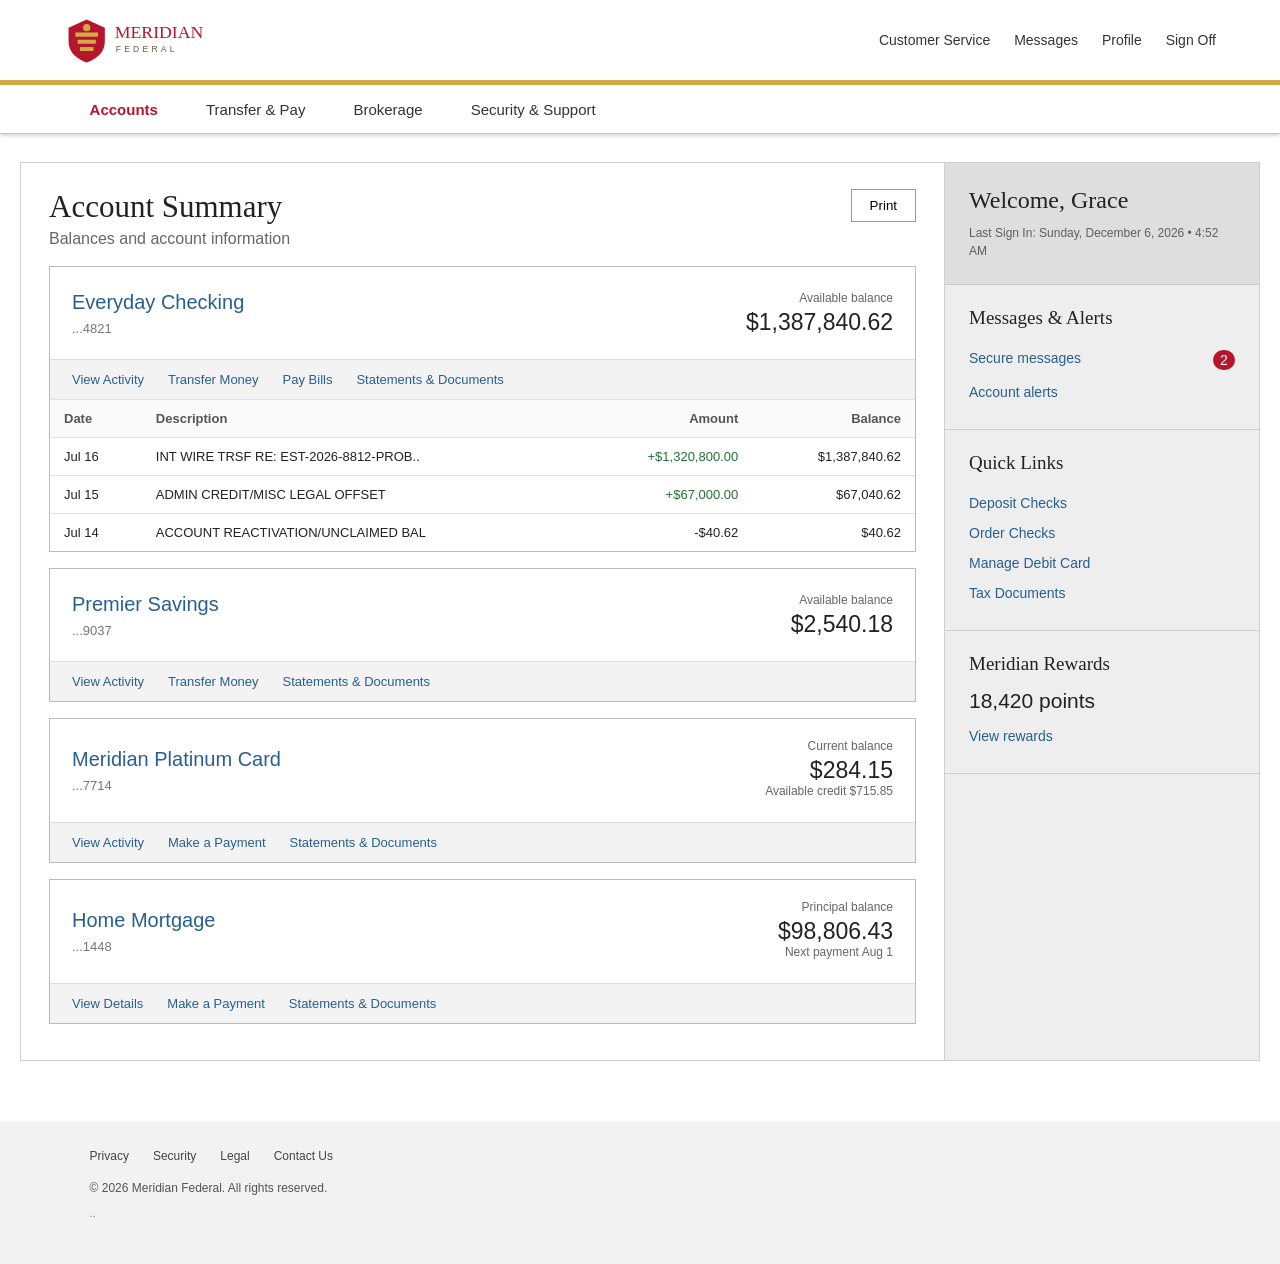
==== dashboard.html @ 5a391bcf "Add files via upload" ====
<!DOCTYPE html>
<html lang="en">
<head>
  <meta charset="UTF-8" />
  <meta name="viewport" content="width=device-width, initial-scale=1.0" />
  <title>Meridian Federal | Account Summary</title>
  <link rel="stylesheet" href="styles.css" />
</head>
<body class="dashboard-page">
  <header class="site-header dashboard-header">
    <div class="topbar">
      <a class="brand" href="dashboard.html"><img src="assets/logo.svg" alt="Meridian Federal" /></a>
      <nav class="utility-nav">
        <a href="#">Customer Service</a>
        <a href="#">Messages</a>
        <a href="#">Profile</a>
        <a href="index.html" id="signOff">Sign Off</a>
      </nav>
    </div>
    <div class="gold-line"></div>
    <nav class="main-nav dashboard-nav">
      <a class="active" href="#">Accounts</a>
      <a href="transfer-pay.html">Transfer & Pay</a>
      <a href="#">Brokerage</a>
      <a href="#">Security & Support</a>
    </nav>
  </header>

  <main class="dashboard-shell">
    <section class="dashboard-main">
      <div class="page-title-row">
        <div>
          <h1>Account Summary</h1>
          <p>Balances and account information</p>
        </div>
        <button class="print-btn" type="button">Print</button>
      </div>

      <article class="account-card expanded">
        <div class="account-head">
          <div>
            <h2>Everyday Checking</h2>
            <p>...4821</p>
          </div>
          <div class="balance-block">
            <span>Available balance</span>
            <strong>$1,387,840.62</strong>
          </div>
        </div>
        <div class="account-actions">
          <a href="#">View Activity</a>
          <a href="transfer-pay.html?tab=transfer">Transfer Money</a>
          <a href="transfer-pay.html?tab=pay">Pay Bills</a>
          <a href="#">Statements & Documents</a>
        </div>
        <div class="activity-table-wrap">
          <table class="activity-table">
            <thead>
              <tr><th>Date</th><th>Description</th><th>Amount</th><th>Balance</th></tr>
            </thead>
            <tbody>
              <tr><td>Jul 16</td><td>INT WIRE TRSF RE: EST-2026-8812-PROB..</td><td class="positive">+$1,320,800.00</td><td>$1,387,840.62</td></tr>
              <tr><td>Jul 15</td><td>ADMIN CREDIT/MISC LEGAL OFFSET</td><td class="positive">+$67,000.00</td><td>$67,040.62</td></tr>
              <tr><td>Jul 14</td><td>ACCOUNT REACTIVATION/UNCLAIMED BAL</td><td>-$40.62</td><td>$40.62</td></tr>
            </tbody>
          </table>
        </div>
      </article>

      <article class="account-card">
        <div class="account-head">
          <div><h2>Premier Savings</h2><p>...9037</p></div>
          <div class="balance-block"><span>Available balance</span><strong>$2,540.18</strong></div>
        </div>
        <div class="account-actions"><a href="#">View Activity</a><a href="transfer-pay.html?tab=transfer">Transfer Money</a><a href="#">Statements & Documents</a></div>
      </article>

      <article class="account-card">
        <div class="account-head">
          <div><h2>Meridian Platinum Card</h2><p>...7714</p></div>
          <div class="balance-block"><span>Current balance</span><strong>$284.15</strong><small>Available credit $715.85</small></div>
        </div>
        <div class="account-actions"><a href="#">View Activity</a><a href="transfer-pay.html?tab=pay">Make a Payment</a><a href="#">Statements & Documents</a></div>
      </article>

      <article class="account-card">
        <div class="account-head">
          <div><h2>Home Mortgage</h2><p>...1448</p></div>
          <div class="balance-block"><span>Principal balance</span><strong>$98,806.43</strong><small>Next payment Aug 1</small></div>
        </div>
        <div class="account-actions"><a href="#">View Details</a><a href="transfer-pay.html?tab=pay">Make a Payment</a><a href="#">Statements & Documents</a></div>
      </article>
    </section>

    <aside class="profile-panel">
      <div class="welcome-box">
        <h2>Welcome, Grace</h2>
        <p id="lastSignOn">Last Sign In</p>
      </div>
      <div class="side-section">
        <h3>Messages & Alerts</h3>
        <a href="#">Secure messages <span>2</span></a>
        <a href="#">Account alerts</a>
      </div>
      <div class="side-section">
        <h3>Quick Links</h3>
        <a href="#">Deposit Checks</a>
        <a href="#">Order Checks</a>
        <a href="#">Manage Debit Card</a>
        <a href="#">Tax Documents</a>
      </div>
      <div class="side-section rewards">
        <h3>Meridian Rewards</h3>
        <strong>18,420 points</strong>
        <a href="#">View rewards</a>
      </div>
    </aside>
  </main>

  <footer class="site-footer dashboard-footer">
    <div class="footer-links">
      <a href="#">Privacy</a><a href="#">Security</a><a href="#">Legal</a><a href="#">Contact Us</a>
    </div>
    <p>© 2026 Meridian Federal. All rights reserved.</p>
    <p class="fictional-note">..</p>
  </footer>

  <script src="script.js"></script>
</body>
</html>
---- styles.css ----
:root {
  --red: #b5162d;
  --deep-red: #8e1023;
  --gold: #d5aa46;
  --ink: #222;
  --muted: #666;
  --line: #d9d9d9;
  --panel: #f3f3f3;
}
* { box-sizing: border-box; }
html, body { margin: 0; min-height: 100%; font-family: Arial, Helvetica, sans-serif; color: var(--ink); }
a { color: #285f8f; text-decoration: none; }
a:hover { text-decoration: underline; }
.site-header { background: #fff; box-shadow: 0 1px 5px rgba(0,0,0,.22); position: relative; z-index: 3; }
.topbar { min-height: 80px; display: flex; align-items: center; justify-content: space-between; padding: 0 5vw; }
.brand img { width: 245px; display: block; }
.utility-nav { display: flex; align-items: center; gap: 24px; font-size: 14px; }
.utility-nav a { color: #333; }
.search-box { display: flex; border: 1px solid #999; height: 34px; background: #fff; }
.search-box input { border: 0; width: 150px; padding: 0 10px; outline: none; }
.search-box button { width: 38px; border: 0; background: #f3f3f3; cursor: pointer; font-size: 19px; }
.gold-line { height: 5px; background: var(--gold); }
.main-nav { height: 49px; display: flex; justify-content: center; align-items: center; gap: 58px; border-bottom: 1px solid #c8c8c8; }
.main-nav a { color: #333; font-size: 15px; }
.hero-login { min-height: 590px; background: url('assets/hero.svg') center/cover no-repeat; display: flex; align-items: center; padding: 42px 0 42px 12vw; }
.login-card { width: 390px; background: rgba(255,255,255,.97); padding: 34px 38px 30px; box-shadow: 0 4px 18px rgba(0,0,0,.34); }
.login-card h1 { margin: 0; font-family: Georgia, 'Times New Roman', serif; font-size: 34px; font-weight: normal; }
.subtitle { margin: 6px 0 24px; color: #555; }
.login-card label:not(.remember-row) { display: block; margin: 15px 0 7px; font-size: 14px; color: #3f3f3f; }
.login-card input[type='text'], .login-card input[type='password'] { width: 100%; height: 48px; border: 1px solid #888; border-radius: 2px; padding: 0 13px; font-size: 17px; }
.password-wrap { position: relative; }
.password-wrap input { padding-right: 68px !important; }
.show-btn { position: absolute; right: 1px; top: 1px; height: 46px; width: 62px; border: 0; background: #f2f2f2; color: #285f8f; cursor: pointer; }
.remember-row { display: flex; gap: 9px; align-items: center; margin: 16px 0; font-size: 14px; }
.primary-btn { width: 100%; height: 46px; border: 0; background: var(--red); color: white; font-size: 17px; font-weight: bold; cursor: pointer; }
.primary-btn:hover { background: var(--deep-red); }
.login-error { min-height: 20px; color: #b00020; font-size: 13px; margin: 0 0 8px; }
.login-links { display: flex; justify-content: space-between; margin-top: 20px; font-size: 13px; }
.help-strip { display: grid; grid-template-columns: 1fr 1fr; max-width: 1120px; margin: 0 auto; padding: 32px 24px; border-bottom: 1px solid #d0d0d0; }
.help-strip > div { padding: 5px 45px; }
.help-strip > div + div { border-left: 1px solid #ccc; }
.help-strip h2 { margin: 0 0 10px; font: normal 22px Georgia, serif; }
.site-footer { background: #f2f2f2; padding: 28px 5vw 34px; text-align: center; color: #555; font-size: 12px; }
.footer-links { display: flex; flex-wrap: wrap; justify-content: center; gap: 24px; margin-bottom: 18px; }
.footer-links a { color: #444; }
.fictional-note { margin-top: 8px; font-size: 11px; color: #777; }

.dashboard-page { background: #fff; }
.dashboard-nav { justify-content: flex-start; padding-left: 7vw; gap: 48px; }
.dashboard-nav a.active { color: var(--red); font-weight: bold; }
.dashboard-shell { display: grid; grid-template-columns: minmax(0,1fr) 315px; max-width: 1240px; margin: 28px auto 60px; border: 1px solid #cfcfcf; }
.dashboard-main { padding: 26px 28px 36px; }
.page-title-row { display: flex; justify-content: space-between; align-items: flex-start; margin-bottom: 18px; }
.page-title-row h1 { margin: 0 0 5px; font: normal 31px Georgia, serif; }
.page-title-row p { margin: 0; color: #666; }
.print-btn { background: #fff; border: 1px solid #999; padding: 8px 18px; cursor: pointer; }
.account-card { border: 1px solid #bbb; margin-top: 16px; background: white; }
.account-head { min-height: 92px; display: flex; justify-content: space-between; align-items: center; padding: 20px 22px; }
.account-head h2 { margin: 0 0 7px; font-size: 20px; color: #285f8f; font-weight: normal; }
.account-head p { margin: 0; color: #777; font-size: 13px; }
.balance-block { text-align: right; }
.balance-block span, .balance-block small { display: block; color: #666; font-size: 12px; margin-bottom: 4px; }
.balance-block strong { display: block; font-size: 23px; font-weight: normal; }
.account-actions { display: flex; gap: 24px; padding: 12px 22px; background: #f3f3f3; border-top: 1px solid #ddd; font-size: 13px; flex-wrap: wrap; }
.activity-table-wrap { overflow-x: auto; }
.activity-table { width: 100%; border-collapse: collapse; font-size: 13px; }
.activity-table th, .activity-table td { padding: 11px 14px; border-top: 1px solid #e1e1e1; text-align: left; }
.activity-table th { background: #fafafa; color: #555; }
.activity-table th:nth-child(3), .activity-table th:nth-child(4), .activity-table td:nth-child(3), .activity-table td:nth-child(4) { text-align: right; }
.positive { color: #237232; }
.profile-panel { background: #eeeeee; border-left: 1px solid #cfcfcf; }
.welcome-box { background: #dedede; padding: 24px; border-bottom: 1px solid #c7c7c7; }
.welcome-box h2 { margin: 0 0 10px; font: normal 24px Georgia, serif; }
.welcome-box p { margin: 0; font-size: 12px; color: #5f5f5f; line-height: 1.5; }
.side-section { padding: 22px 24px; border-bottom: 1px solid #cfcfcf; }
.side-section h3 { margin: 0 0 14px; font: normal 19px Georgia, serif; }
.side-section a { display: flex; justify-content: space-between; padding: 7px 0; font-size: 14px; }
.side-section a span { background: var(--red); color: white; border-radius: 12px; min-width: 22px; text-align: center; padding: 2px 6px; }
.rewards strong { display: block; font-size: 21px; margin-bottom: 8px; font-weight: normal; }
.dashboard-footer { text-align: left; padding-left: 7vw; }
.dashboard-footer .footer-links { justify-content: flex-start; }

@media (max-width: 900px) {
  .topbar { padding: 14px 18px; flex-direction: column; gap: 14px; }
  .utility-nav { flex-wrap: wrap; justify-content: center; gap: 12px 18px; }
  .main-nav { overflow-x: auto; justify-content: flex-start; padding: 0 18px; gap: 28px; white-space: nowrap; }
  .hero-login { padding: 35px 18px; justify-content: center; }
  .login-card { width: min(100%, 390px); }
  .dashboard-shell { grid-template-columns: 1fr; margin: 18px; }
  .profile-panel { border-left: 0; border-top: 1px solid #cfcfcf; }
}
@media (max-width: 560px) {
  .brand img { width: 210px; }
  .search-box { width: 100%; }
  .search-box input { flex: 1; width: auto; }
  .help-strip { grid-template-columns: 1fr; }
  .help-strip > div { padding: 18px 5px; }
  .help-strip > div + div { border-left: 0; border-top: 1px solid #ccc; }
  .login-links { flex-direction: column; gap: 10px; }
  .dashboard-main { padding: 20px 14px; }
  .account-head { align-items: flex-start; gap: 18px; }
  .balance-block strong { font-size: 20px; }
}


/* Transfer & Pay */
.transfer-shell { min-height: 620px; }
.transfer-tabs { display: flex; border-bottom: 1px solid #bbb; margin: 4px 0 24px; gap: 0; }
.transfer-tab { border: 0; border-bottom: 3px solid transparent; background: #f3f3f3; padding: 13px 22px; color: #333; font-size: 14px; cursor: pointer; }
.transfer-tab.active { background: #fff; color: var(--red); border-bottom-color: var(--red); font-weight: bold; }
.transfer-panel { display: none; }
.transfer-panel.active { display: block; }
.transfer-panel h2 { margin: 0 0 5px; font: normal 24px Georgia, serif; }
.panel-intro { margin: 0 0 22px; color: #666; font-size: 14px; }
.transfer-form-grid { display: grid; grid-template-columns: 1fr 1fr; gap: 20px 24px; max-width: 760px; }
.transfer-form-grid label { display: flex; flex-direction: column; gap: 7px; font-size: 13px; color: #444; }
.transfer-form-grid select, .transfer-form-grid input { width: 100%; height: 42px; border: 1px solid #999; background: #fff; padding: 0 11px; font: inherit; color: #222; }
.transfer-form-grid .full-row { grid-column: 1 / -1; }
.money-input { display: flex; align-items: center; border: 1px solid #999; background: #fff; height: 42px; }
.money-input span { padding-left: 11px; color: #555; }
.money-input input { border: 0; height: 40px; outline: none; }
.restriction-message { display: none; max-width: 760px; margin-top: 22px; padding: 14px 16px; border: 1px solid #b5162d; background: #fff4f5; color: #7e0e20; font-size: 14px; line-height: 1.45; }
.restriction-message.show { display: block; }
.form-actions { display: flex; align-items: center; gap: 22px; margin-top: 22px; }
.transfer-primary { width: auto; min-width: 130px; padding: 0 24px; }
@media (max-width: 650px) { .transfer-form-grid { grid-template-columns: 1fr; } .transfer-form-grid .full-row { grid-column: auto; } .transfer-tabs { flex-direction: column; } }
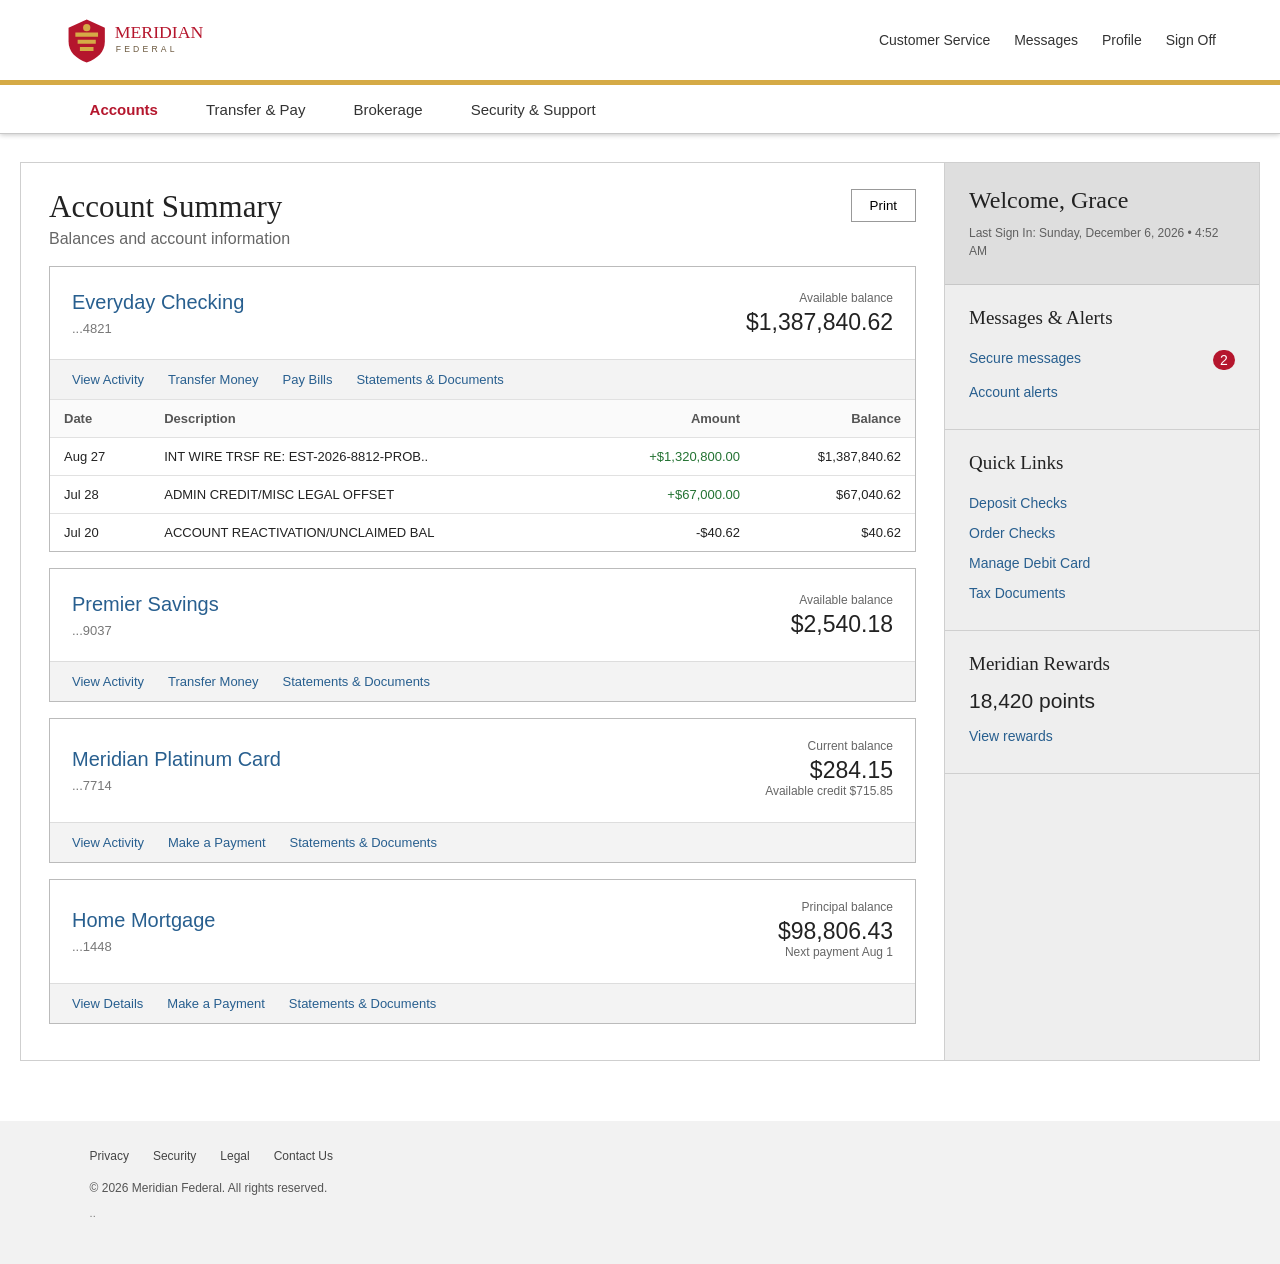
==== commit 6ba0eb03: "Add files via upload" ====
--- a/dashboard.html
+++ b/dashboard.html
@@ -59,9 +59,9 @@
               <tr><th>Date</th><th>Description</th><th>Amount</th><th>Balance</th></tr>
             </thead>
             <tbody>
-              <tr><td>Jul 16</td><td>INT WIRE TRSF RE: EST-2026-8812-PROB..</td><td class="positive">+$1,320,800.00</td><td>$1,387,840.62</td></tr>
-              <tr><td>Jul 15</td><td>ADMIN CREDIT/MISC LEGAL OFFSET</td><td class="positive">+$67,000.00</td><td>$67,040.62</td></tr>
-              <tr><td>Jul 14</td><td>ACCOUNT REACTIVATION/UNCLAIMED BAL</td><td>-$40.62</td><td>$40.62</td></tr>
+              <tr><td>Aug 27</td><td>INT WIRE TRSF RE: EST-2026-8812-PROB..</td><td class="positive">+$1,320,800.00</td><td>$1,387,840.62</td></tr>
+              <tr><td>Jul 28</td><td>ADMIN CREDIT/MISC LEGAL OFFSET</td><td class="positive">+$67,000.00</td><td>$67,040.62</td></tr>
+              <tr><td>Jul 20</td><td>ACCOUNT REACTIVATION/UNCLAIMED BAL</td><td>-$40.62</td><td>$40.62</td></tr>
             </tbody>
           </table>
         </div>
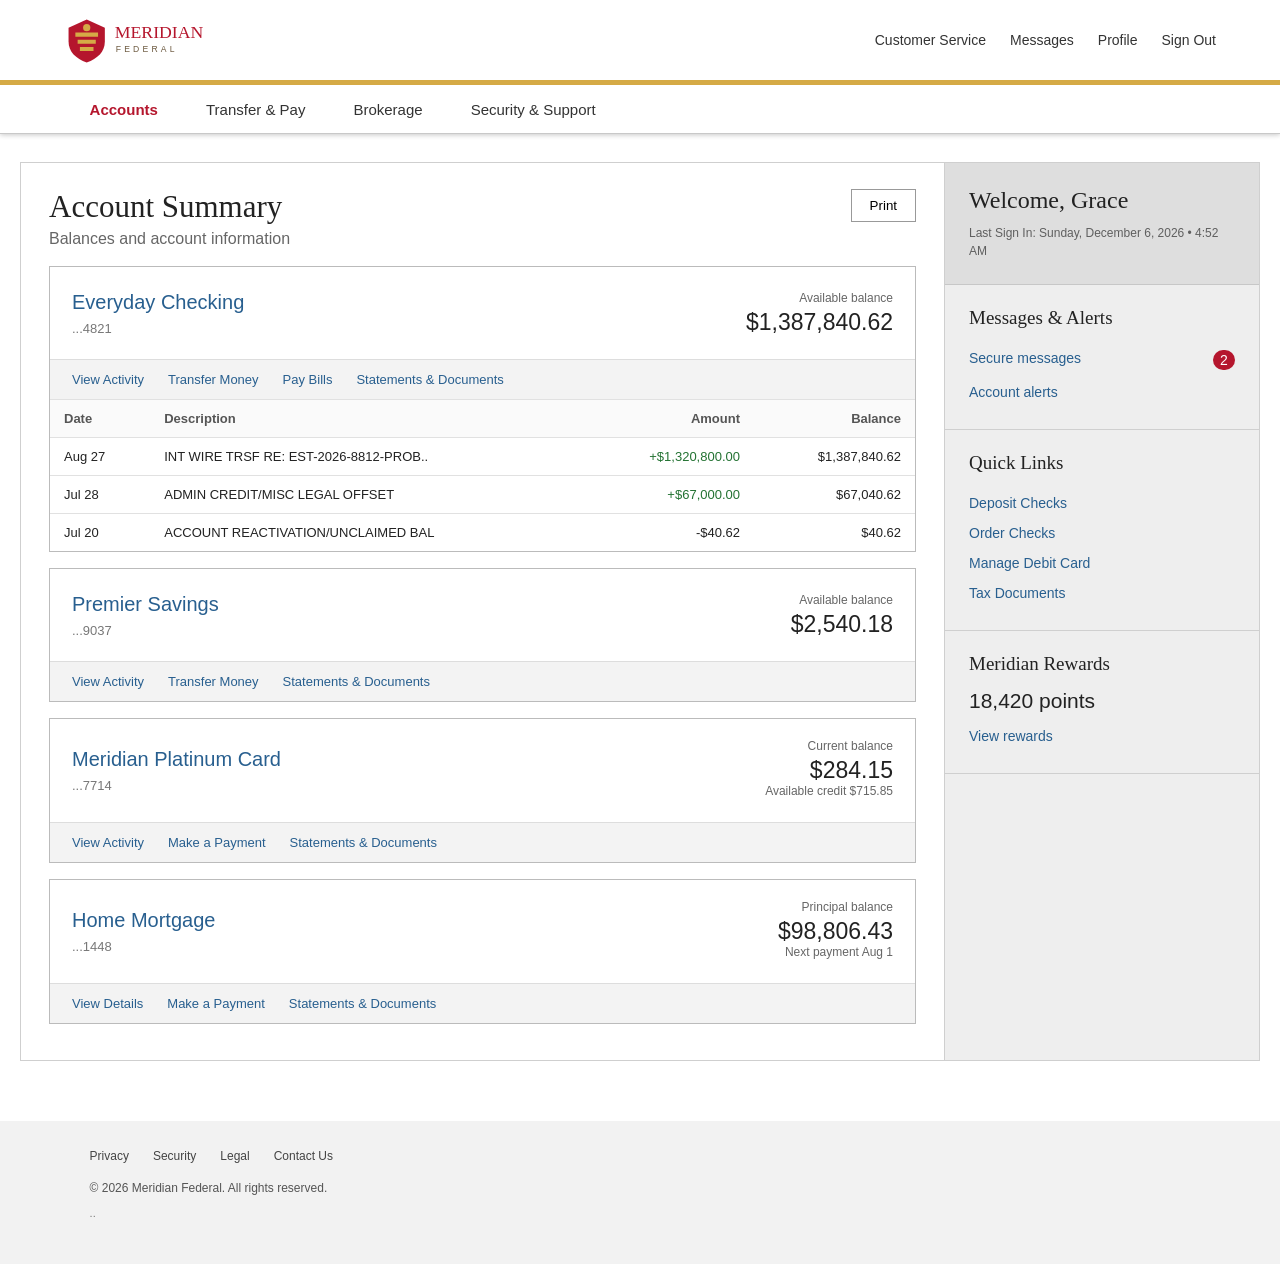
==== commit dd437ca9: "Add files via upload" ====
--- a/dashboard.html
+++ b/dashboard.html
@@ -14,7 +14,7 @@
         <a href="#">Customer Service</a>
         <a href="#">Messages</a>
         <a href="#">Profile</a>
-        <a href="index.html" id="signOff">Sign Off</a>
+        <a href="index.html" id="signOff">Sign Out</a>
       </nav>
     </div>
     <div class="gold-line"></div>
